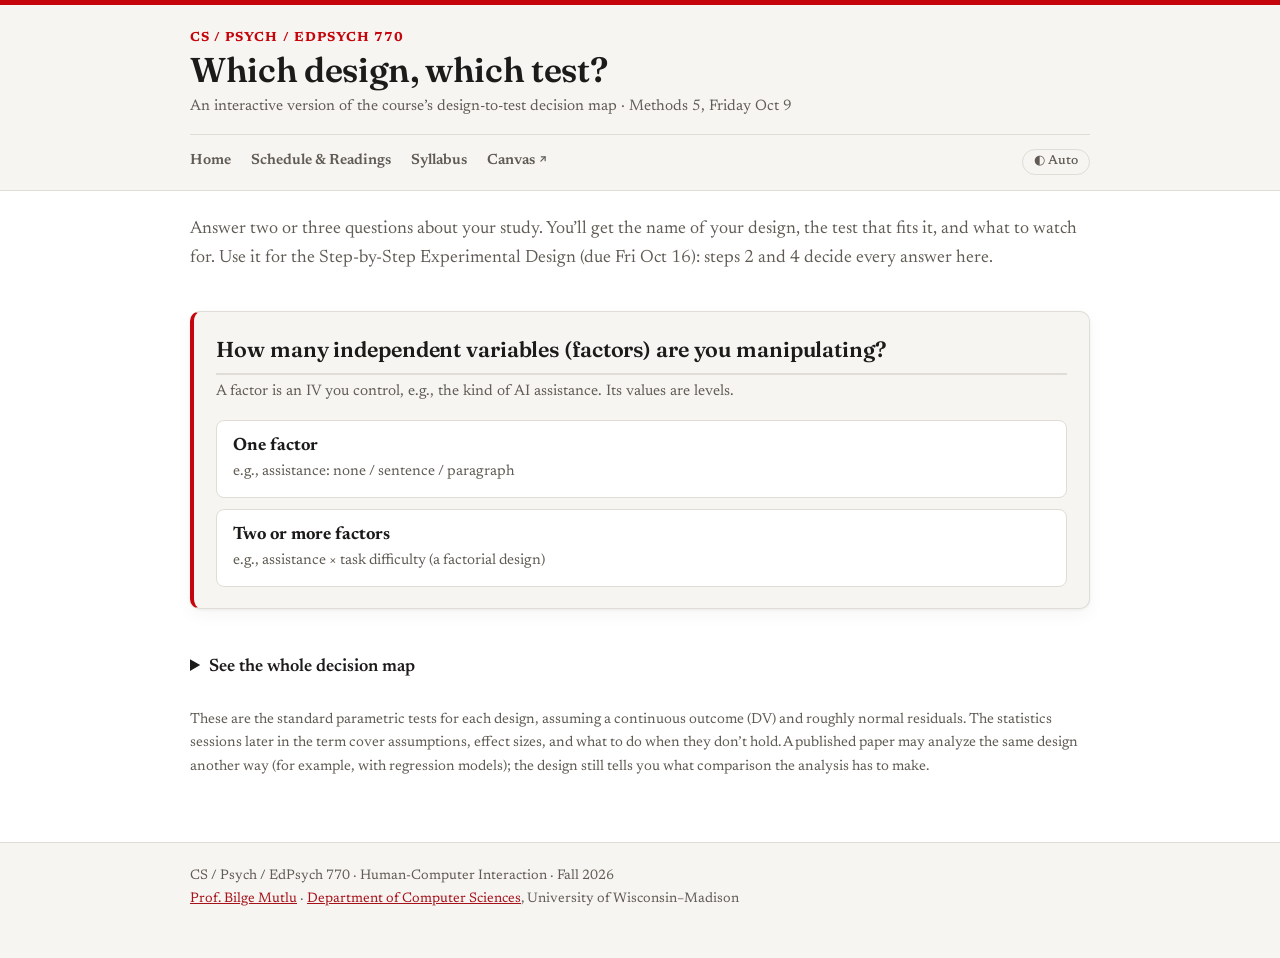
==== design-decision.html @ 8aea2e54 "Interactive design-to-test decision map Co-Authored-By: Claude Opus 5.5 (1M context) <noreply@anthro" ====
<!DOCTYPE html>
<html lang="en">
<head>
  <meta charset="utf-8">
  <meta name="viewport" content="width=device-width, initial-scale=1">
  <title>Which design, which test? — CS 770 · Fall 2026</title>
  <meta name="description" content="An interactive decision aid for CS 770: from your experimental design to the statistical test that fits it.">
  <script>
    (function () {
      try {
        var t = localStorage.getItem('cs770-theme');
        if (t === 'light' || t === 'dark') document.documentElement.setAttribute('data-theme', t);
      } catch (e) {}
    })();
  </script>
  <link rel="preconnect" href="https://fonts.googleapis.com">
  <link rel="preconnect" href="https://fonts.gstatic.com" crossorigin>
  <link href="https://fonts.googleapis.com/css2?family=Fraunces:opsz,wght@9..144,400..700&family=Newsreader:ital,opsz,wght@0,6..72,400..600;1,6..72,400..500&display=swap" rel="stylesheet">
  <link rel="stylesheet" href="style.css">
  <script src="theme.js" defer></script>
  <style>
    .dd { max-width: var(--maxw); margin: 0 auto; padding: 1.5rem 1.25rem 3rem; }
    .dd .lede { color: var(--muted); }
    .trail { list-style: none; padding: 0; margin: 1.2rem 0 0; display: flex; flex-wrap: wrap; gap: .4rem; }
    .trail li { background: var(--surface-2); border: 1px solid var(--border); border-radius: 999px; padding: .15rem .75rem; font-size: .9rem; }
    .trail li b { color: var(--cardinal); font-weight: 600; }
    .card { background: var(--surface); border: 1px solid var(--border); border-left: 4px solid var(--accent-bar); border-radius: var(--radius); box-shadow: var(--shadow); padding: 1.3rem 1.4rem; margin-top: 1.2rem; }
    .card h2 { font-family: var(--display); font-size: 1.35rem; margin: 0 0 .3rem; }
    .card .hint { color: var(--muted); font-size: .95rem; margin: 0 0 1rem; }
    .choices { display: grid; gap: .7rem; }
    .choices button { text-align: left; font: inherit; color: var(--text); background: var(--bg); border: 1px solid var(--border); border-radius: 8px; padding: .8rem 1rem; cursor: pointer; line-height: 1.4; }
    .choices button:hover, .choices button:focus-visible { border-color: var(--cardinal); outline: 2px solid var(--cardinal); outline-offset: 1px; }
    .choices button strong { display: block; }
    .choices button span { color: var(--muted); font-size: .93rem; }
    .result .test { font-family: var(--display); font-size: 1.9rem; color: var(--cardinal); margin: .2rem 0 .4rem; line-height: 1.2; }
    .result .design { font-weight: 600; margin: 0 0 .8rem; }
    .result dl { margin: 0; display: grid; grid-template-columns: 9.5rem 1fr; gap: .45rem 1rem; }
    .result dt { color: var(--muted); font-size: .93rem; }
    .result dd { margin: 0; }
    .actions { display: flex; gap: .6rem; flex-wrap: wrap; margin-top: 1.1rem; }
    .actions button { font: inherit; font-size: .95rem; background: transparent; color: var(--link); border: 1px solid var(--border); border-radius: 8px; padding: .4rem .9rem; cursor: pointer; }
    .actions button:hover { border-color: var(--link); }
    details.map { margin-top: 2rem; }
    details.map summary { cursor: pointer; font-weight: 600; }
    details.map img { width: 100%; height: auto; margin-top: .8rem; border: 1px solid var(--border); border-radius: 8px; background: #fff; }
    .fine { color: var(--muted); font-size: .9rem; margin-top: 1.6rem; }
    @media (max-width: 560px) { .result dl { grid-template-columns: 1fr; } .result dt { margin-top: .4rem; } }
  </style>
</head>
<body>
  <header class="site-header">
    <div class="wrap">
      <p class="course-num">CS / Psych / EdPsych 770</p>
      <h1>Which design, which test?</h1>
      <p class="meta">An interactive version of the course&rsquo;s design-to-test decision map &middot; Methods 5, Friday Oct 9</p>
      <nav class="site-nav" aria-label="Primary">
        <a href="index.html">Home</a>
        <a href="schedule.html">Schedule &amp; Readings</a>
        <a href="syllabus.html">Syllabus</a>
        <a class="external" href="https://canvas.wisc.edu/courses/527593" target="_blank" rel="noopener">Canvas</a>
        <button class="theme-toggle" onclick="__cs770cycle()">◐ Auto</button>
      </nav>
    </div>
  </header>

  <main class="dd">
    <p class="lede">Answer two or three questions about your study. You&rsquo;ll get the name of your design, the test that fits it, and what to watch for. Use it for the Step-by-Step Experimental Design (due Fri Oct 16): steps 2 and 4 decide every answer here.</p>

    <ol class="trail" id="trail" aria-label="Your answers so far"></ol>
    <div id="stage" aria-live="polite"></div>

    <details class="map">
      <summary>See the whole decision map</summary>
      <img src="images/decision-map.png" alt="Decision map. Single-factor design: two dependent samples, paired t-test; two independent samples, unpaired t-test; two or more dependent samples, one-way repeated measures ANOVA; two or more independent samples, one-way ANOVA. Factorial design: within participants, multi-way repeated measures ANOVA; mixed-model, mixed-model ANOVA; between participants, multi-way ANOVA.">
    </details>

    <p class="fine">These are the standard parametric tests for each design, assuming a continuous outcome (DV) and roughly normal residuals. The statistics sessions later in the term cover assumptions, effect sizes, and what to do when they don&rsquo;t hold. A published paper may analyze the same design another way (for example, with regression models); the design still tells you what comparison the analysis has to make.</p>
  </main>

  <footer class="site-footer">
    <div class="wrap">
      <p>
        CS / Psych / EdPsych 770 &middot; Human-Computer Interaction &middot; Fall 2026<br>
        <a href="https://bmutlu.github.io">Prof. Bilge Mutlu</a> &middot;
        <a href="https://www.cs.wisc.edu/">Department of Computer Sciences</a>,
        University of Wisconsin&ndash;Madison
      </p>
    </div>
  </footer>

  <script>
  (function () {
    var Q = {
      factors: {
        title: "How many independent variables (factors) are you manipulating?",
        hint: "A factor is an IV you control, e.g., the kind of AI assistance. Its values are levels.",
        choices: [
          { key: "one", label: "One factor", sub: "e.g., assistance: none / sentence / paragraph", next: "levels", short: "One factor" },
          { key: "multi", label: "Two or more factors", sub: "e.g., assistance × task difficulty (a factorial design)", next: "assign", short: "Factorial" }
        ]
      },
      levels: {
        title: "How many levels (conditions) does that factor have?",
        hint: "Count the conditions you compare, including any control or baseline.",
        choices: [
          { key: "two", label: "Two levels", sub: "e.g., with AI vs. without AI", next: "samples1", short: "2 levels" },
          { key: "many", label: "Three or more levels", sub: "e.g., no AI vs. sentence vs. paragraph suggestions", next: "samples1", short: "3+ levels" }
        ]
      },
      samples1: {
        title: "Does each participant experience every level?",
        hint: "This is the within- vs. between-participants decision (Step 4).",
        choices: [
          { key: "dep", label: "Yes: every participant sees every level", sub: "within-participants; the samples are dependent (paired)", short: "Within" },
          { key: "ind", label: "No: each participant sees one level", sub: "between-participants; the samples are independent", short: "Between" }
        ]
      },
      assign: {
        title: "How are participants assigned across the factors?",
        hint: "Decide this factor by factor: is it within or between participants?",
        choices: [
          { key: "within", label: "Every participant sees every combination", sub: "all factors within-participants", short: "All within" },
          { key: "between", label: "Each participant sees one combination", sub: "all factors between-participants", short: "All between" },
          { key: "mixed", label: "Some factors within, some between", sub: "e.g., assistance within, expertise between", short: "Mixed" }
        ]
      }
    };

    var R = {
      "one|two|dep": {
        test: "Paired t-test",
        design: "Single-factor, within-participants design with two levels",
        compares: "Each person's score in one condition against the same person's score in the other.",
        watch: "Order effects: counterbalance which condition comes first.",
        alt: "Wilcoxon signed-rank test"
      },
      "one|two|ind": {
        test: "Unpaired (independent-samples) t-test",
        design: "Single-factor, between-participants design with two levels",
        compares: "The mean of one group against the mean of the other.",
        watch: "Differences between people add noise: randomly assign, and plan for enough participants.",
        alt: "Mann–Whitney U test"
      },
      "one|many|dep": {
        test: "One-way repeated-measures ANOVA",
        design: "Single-factor, within-participants design with three or more levels",
        compares: "Whether the means differ across levels, using each person as their own control. Follow up with post-hoc comparisons to see which levels differ.",
        watch: "Order effects: counterbalance, e.g., with a Latin square.",
        alt: "Friedman test",
        example: "Dhillon et al. (2024), from the Oct 9 activity, has this design: every participant wrote with no AI, next-sentence, and next-paragraph suggestions, in Latin-square order. (The paper itself analyzes it with regression models.)"
      },
      "one|many|ind": {
        test: "One-way ANOVA",
        design: "Single-factor, between-participants design with three or more levels",
        compares: "Whether the group means differ. Follow up with post-hoc comparisons to see which groups differ.",
        watch: "Random assignment to groups, and enough participants per group (a power analysis).",
        alt: "Kruskal–Wallis test",
        example: "Jakesch et al. (2023), from the Oct 9 activity, has this design: participants were randomly assigned to one of three groups (no assistant, an assistant arguing social media is good, or bad)."
      },
      "multi|within": {
        test: "Multi-way repeated-measures ANOVA",
        design: "Factorial, within-participants design",
        compares: "The main effect of each factor and their interaction, with every participant in every combination.",
        watch: "Sessions get long and order effects multiply: counterbalance the combinations."
      },
      "multi|between": {
        test: "Multi-way (factorial) ANOVA",
        design: "Factorial, between-participants design",
        compares: "The main effect of each factor and their interaction, with each participant in one combination.",
        watch: "Every combination is its own group, so the number of participants grows fast.",
        example: "The lecture's example: gaming (low/high) × tech-savviness (low/high) on perceptions of robots, one group per combination."
      },
      "multi|mixed": {
        test: "Mixed-model ANOVA",
        design: "Factorial, mixed design (split-plot)",
        compares: "Main effects and interactions, separating within-participant from between-participant variation.",
        watch: "Be explicit about which factor is which. Measured factors (expertise, age) make that part quasi-experimental."
      }
    };

    var stage = document.getElementById("stage");
    var trail = document.getElementById("trail");
    var path = []; // [{q, choice}]

    function el(tag, attrs, html) {
      var e = document.createElement(tag);
      if (attrs) for (var k in attrs) e.setAttribute(k, attrs[k]);
      if (html !== undefined) e.innerHTML = html;
      return e;
    }

    function renderTrail() {
      trail.innerHTML = "";
      path.forEach(function (p, i) {
        var li = el("li", null, "<b>" + (i + 1) + "</b> " + p.choice.short);
        trail.appendChild(li);
      });
    }

    function ask(qid) {
      var q = Q[qid];
      stage.innerHTML = "";
      var card = el("section", { "class": "card" });
      card.appendChild(el("h2", null, q.title));
      card.appendChild(el("p", { "class": "hint" }, q.hint));
      var box = el("div", { "class": "choices" });
      q.choices.forEach(function (c) {
        var b = el("button", { type: "button" }, "<strong>" + c.label + "</strong><span>" + c.sub + "</span>");
        b.addEventListener("click", function () {
          path.push({ q: qid, choice: c });
          renderTrail();
          if (c.next) ask(c.next); else showResult();
        });
        box.appendChild(b);
      });
      card.appendChild(box);
      if (path.length) card.appendChild(actions());
      stage.appendChild(card);
      var first = box.querySelector("button");
      if (first && path.length) first.focus();
    }

    function key() { return path.map(function (p) { return p.choice.key; }).join("|"); }

    function showResult() {
      var r = R[key()];
      stage.innerHTML = "";
      var card = el("section", { "class": "card result" });
      card.appendChild(el("p", { "class": "hint" }, "The test that fits your design"));
      card.appendChild(el("p", { "class": "test" }, r.test));
      card.appendChild(el("p", { "class": "design" }, r.design));
      var dl = el("dl");
      function row(t, d) { if (!d) return; dl.appendChild(el("dt", null, t)); dl.appendChild(el("dd", null, d)); }
      row("What it compares", r.compares);
      row("Watch out for", r.watch);
      row("If the data aren&rsquo;t normal", r.alt ? r.alt + " (a nonparametric alternative)" : "");
      row("Example", r.example);
      card.appendChild(dl);
      card.appendChild(actions());
      stage.appendChild(card);
    }

    function actions() {
      var a = el("div", { "class": "actions" });
      var back = el("button", { type: "button" }, "← Back");
      back.addEventListener("click", function () {
        var last = path.pop(); renderTrail();
        ask(last.q);
      });
      var again = el("button", { type: "button" }, "Start over");
      again.addEventListener("click", function () { path = []; renderTrail(); ask("factors"); });
      a.appendChild(back); a.appendChild(again);
      return a;
    }

    ask("factors");
  })();
  </script>
</body>
</html>
---- style.css ----
/* CS 770 (Fall 2026) — public course site
   Single stylesheet. No build step.
   Theming works three ways: light (default), OS-auto dark
   (prefers-color-scheme), and a forced light/dark via data-theme
   on <html> (set by theme.js). */

:root {
  --cardinal: #c5050c;
  --cardinal-soft: #9b1b1b;
  --bg: #ffffff;
  --surface: #f7f5f2;
  --surface-2: #efece7;
  --text: #1c1b1a;
  --muted: #605b54;
  --border: #e0ddd7;
  --link: #a5121a;
  --accent-bar: #c5050c;
  --shadow: 0 1px 3px rgba(0, 0, 0, 0.06), 0 6px 18px rgba(0, 0, 0, 0.04);
  --radius: 10px;
  --maxw: 940px;
  --font: "Newsreader", Georgia, serif;
  --display: "Fraunces", Georgia, serif;
  --serif: "Newsreader", Georgia, "Times New Roman", serif;
}

/* Dark palette, factored out so it can be triggered two ways. */
@media (prefers-color-scheme: dark) {
  :root:not([data-theme="light"]) {
    --bg: #17161a;
    --surface: #201f24;
    --surface-2: #2a292f;
    --text: #ececed;
    --muted: #a5a1a8;
    --border: #333238;
    --link: #ff8a8f;
    --cardinal: #e5484d;
    --accent-bar: #e5484d;
    --shadow: 0 1px 3px rgba(0, 0, 0, 0.4), 0 6px 20px rgba(0, 0, 0, 0.3);
  }
}

:root[data-theme="dark"] {
  --bg: #17161a;
  --surface: #201f24;
  --surface-2: #2a292f;
  --text: #ececed;
  --muted: #a5a1a8;
  --border: #333238;
  --link: #ff8a8f;
  --cardinal: #e5484d;
  --accent-bar: #e5484d;
  --shadow: 0 1px 3px rgba(0, 0, 0, 0.4), 0 6px 20px rgba(0, 0, 0, 0.3);
}

* { box-sizing: border-box; }

html { -webkit-text-size-adjust: 100%; scroll-behavior: smooth; }

body {
  margin: 0;
  font-family: var(--font);
  color: var(--text);
  background: var(--bg);
  line-height: 1.62;
  font-size: 18px;
  -webkit-font-smoothing: antialiased;
  text-rendering: optimizeLegibility;
}

/* scroll anchoring so section headings clear the layout */
:target { scroll-margin-top: 1.5rem; }

/* ---------- Header ---------- */
.site-header {
  border-top: 5px solid var(--accent-bar);
  background: var(--surface);
  border-bottom: 1px solid var(--border);
}
.site-header .wrap {
  max-width: var(--maxw);
  margin: 0 auto;
  padding: 1.4rem 1.25rem 0.6rem;
}
.site-header .course-num {
  font-size: 0.82rem;
  letter-spacing: 0.08em;
  text-transform: uppercase;
  color: var(--cardinal);
  font-weight: 700;
  margin: 0 0 0.15rem;
}
.site-header h1 {
  font-family: var(--display);
  font-optical-sizing: auto;
  font-size: 2.15rem;
  line-height: 1.12;
  letter-spacing: -0.01em;
  margin: 0 0 0.35rem;
  font-weight: 600;
}
.site-header .meta {
  color: var(--muted);
  font-size: 0.95rem;
  margin: 0 0 0.9rem;
}
.site-header .meta strong { color: var(--text); font-weight: 600; }

/* ---------- Nav ---------- */
nav.site-nav {
  display: flex;
  flex-wrap: wrap;
  gap: 0.25rem 1.25rem;
  border-top: 1px solid var(--border);
  padding-top: 0.5rem;
}
nav.site-nav a {
  color: var(--muted);
  text-decoration: none;
  font-size: 0.92rem;
  font-weight: 600;
  padding: 0.35rem 0;
  border-bottom: 2px solid transparent;
}
nav.site-nav a:hover { color: var(--text); }

/* external-link arrow — Canvas / Email in the nav open elsewhere.
   Crisp SVG (bolder than a font glyph), tinted by currentColor so it
   follows the link colour in light/dark and on hover. */
a.external::after {
  content: "";
  display: inline-block;
  width: 0.66em;
  height: 0.66em;
  margin-left: 0.22em;
  vertical-align: -0.02em;
  background-color: currentColor;
  -webkit-mask: url("data:image/svg+xml,%3Csvg xmlns='http://www.w3.org/2000/svg' viewBox='0 0 24 24' fill='none' stroke='%23000' stroke-width='2.75' stroke-linecap='round' stroke-linejoin='round'%3E%3Cpath d='M7 17 17 7'/%3E%3Cpath d='M8 7h9v9'/%3E%3C/svg%3E") center / contain no-repeat;
          mask: url("data:image/svg+xml,%3Csvg xmlns='http://www.w3.org/2000/svg' viewBox='0 0 24 24' fill='none' stroke='%23000' stroke-width='2.75' stroke-linecap='round' stroke-linejoin='round'%3E%3Cpath d='M7 17 17 7'/%3E%3Cpath d='M8 7h9v9'/%3E%3C/svg%3E") center / contain no-repeat;
}
nav.site-nav a[aria-current="page"] {
  color: var(--cardinal);
  border-bottom-color: var(--cardinal);
}

/* ---------- Theme toggle ---------- */
.theme-toggle {
  margin-left: auto;
  align-self: center;
  font-family: var(--font);
  font-size: 0.8rem;
  font-weight: 500;
  color: var(--muted);
  background: transparent;
  border: 1px solid var(--border);
  border-radius: 999px;
  padding: 0.2rem 0.7rem;
  cursor: pointer;
  line-height: 1.4;
  white-space: nowrap;
}
.theme-toggle:hover { color: var(--text); border-color: var(--muted); }
.theme-toggle:focus-visible {
  outline: 2px solid var(--cardinal);
  outline-offset: 2px;
}

/* ---------- Layout ---------- */
main {
  max-width: var(--maxw);
  margin: 0 auto;
  padding: 2rem 1.25rem 3rem;
}
section { margin-bottom: 2.75rem; }

h2 {
  font-family: var(--display);
  font-optical-sizing: auto;
  font-weight: 600;
  font-size: 1.55rem;
  letter-spacing: -0.005em;
  margin: 0 0 0.75rem;
  padding-bottom: 0.3rem;
  border-bottom: 2px solid var(--border);
}
h3 { font-size: 1.15rem; margin: 1.5rem 0 0.4rem; }
p { margin: 0 0 1rem; }
a { color: var(--link); }
a:hover { text-decoration: none; }

.lede {
  font-size: 1.12rem;
  color: var(--text);
}
.theme-callout {
  background: var(--surface);
  border-left: 4px solid var(--cardinal);
  border-radius: 0 var(--radius) var(--radius) 0;
  padding: 1rem 1.25rem;
  margin: 1.5rem 0;
}
.theme-callout p { margin: 0; }
.theme-callout em { color: var(--muted); }

/* ---------- Schedule table (overview) ---------- */
.table-scroll { overflow-x: auto; -webkit-overflow-scrolling: touch; }
table.schedule {
  width: 100%;
  border-collapse: collapse;
  font-size: 0.95rem;
  min-width: 560px;
}
table.schedule th,
table.schedule td {
  text-align: left;
  padding: 0.7rem 0.8rem;
  border-bottom: 1px solid var(--border);
  vertical-align: top;
}
table.schedule thead th {
  font-size: 0.78rem;
  text-transform: uppercase;
  letter-spacing: 0.05em;
  color: var(--muted);
  border-bottom: 2px solid var(--border);
}
table.schedule tbody tr:hover { background: var(--surface); }
table.schedule .wk {
  white-space: nowrap;
  color: var(--muted);
  font-variant-numeric: tabular-nums;
}
table.schedule .wk strong { color: var(--text); display: block; font-size: 1rem; }
table.schedule .off { color: var(--muted); font-style: italic; }
table.schedule a { text-decoration: none; font-weight: 600; }
table.schedule a:hover { text-decoration: underline; }

/* ---------- Week detail cards (schedule page) ---------- */
.week {
  background: var(--surface);
  border: 1px solid var(--border);
  border-radius: var(--radius);
  padding: 1.25rem 1.4rem 1.4rem;
  margin: 0 0 1.5rem;
  box-shadow: var(--shadow);
}
.week > h3 {
  margin-top: 0;
  font-family: var(--display);
  font-optical-sizing: auto;
  font-weight: 600;
  font-size: 1.3rem;
  display: flex;
  flex-wrap: wrap;
  align-items: baseline;
  gap: 0.5rem;
}
.week .wk-tag {
  font-size: 0.72rem;
  letter-spacing: 0.06em;
  text-transform: uppercase;
  color: #fff;
  background: var(--cardinal);
  border-radius: 999px;
  padding: 0.15rem 0.6rem;
  font-family: var(--font);
  font-weight: 700;
}
.session { margin-top: 1.1rem; }
.session:first-of-type { margin-top: 0.9rem; }
.session .day {
  font-size: 0.78rem;
  text-transform: uppercase;
  letter-spacing: 0.05em;
  font-weight: 700;
  color: var(--cardinal);
  margin: 0 0 0.15rem;
}
.session .topic { font-weight: 600; font-size: 1.02rem; margin: 0 0 0.4rem; }
.session .topic.off { color: var(--muted); font-weight: 500; font-style: italic; }

.readings { margin: 0.3rem 0 0.2rem; padding-left: 1.15rem; }
.readings li { margin: 0.28rem 0; font-size: 0.93rem; line-height: 1.5; }
.readings .opt { color: var(--muted); }
.readings .opt::before { content: "Optional — "; font-style: italic; }
.readings.tier-opt li { color: var(--muted); }
.reading-label {
  font-size: 0.76rem;
  text-transform: uppercase;
  letter-spacing: 0.05em;
  color: var(--muted);
  font-weight: 700;
  margin: 0.7rem 0 0.1rem;
}
.slides {
  margin-top: 0.6rem;
  font-size: 0.86rem;
  color: var(--muted);
}
.slides .todo { font-style: italic; }
/* Slides not yet posted: an expected state, not a flag — muted, no warning pill. */
.slides .pending { font-style: italic; color: var(--muted); }

/* TODO / review flags */
.todo, .review {
  color: var(--cardinal-soft);
  background: rgba(197, 5, 12, 0.07);
  border-radius: 4px;
  padding: 0 0.3rem;
  font-size: 0.86em;
  font-style: normal;
}
@media (prefers-color-scheme: dark) {
  :root:not([data-theme="light"]) .todo,
  :root:not([data-theme="light"]) .review {
    color: #ffb3b6;
    background: rgba(229, 72, 77, 0.14);
  }
}
:root[data-theme="dark"] .todo,
:root[data-theme="dark"] .review {
  color: #ffb3b6;
  background: rgba(229, 72, 77, 0.14);
}

/* ---------- Syllabus page ---------- */
.syllabus h2 { margin-top: 2rem; }
.syllabus table {
  width: 100%;
  border-collapse: collapse;
  margin: 1rem 0;
  font-size: 0.95rem;
}
.syllabus th, .syllabus td {
  text-align: left;
  padding: 0.55rem 0.7rem;
  border-bottom: 1px solid var(--border);
  vertical-align: top;
}
.syllabus thead th {
  font-size: 0.78rem;
  text-transform: uppercase;
  letter-spacing: 0.05em;
  color: var(--muted);
  border-bottom: 2px solid var(--border);
}
.syllabus td.num { text-align: center; white-space: nowrap; font-variant-numeric: tabular-nums; }
.syllabus ul { padding-left: 1.2rem; }
.syllabus li { margin: 0.4rem 0; }
.info-grid {
  display: grid;
  grid-template-columns: max-content 1fr;
  gap: 0.4rem 1.25rem;
  background: var(--surface);
  border: 1px solid var(--border);
  border-radius: var(--radius);
  padding: 1.1rem 1.3rem;
  margin: 1rem 0 1.5rem;
  font-size: 0.96rem;
}
.info-grid dt { font-weight: 700; color: var(--muted); }
.info-grid dd { margin: 0; }

/* ---------- Buttons ---------- */
.btn-row { display: flex; flex-wrap: wrap; gap: 0.7rem; margin: 1.4rem 0 0.5rem; }
.btn {
  display: inline-block;
  background: var(--cardinal);
  color: #fff;
  text-decoration: none;
  font-weight: 600;
  font-size: 0.95rem;
  padding: 0.55rem 1.1rem;
  border-radius: var(--radius);
  border: 1px solid var(--cardinal);
}
.btn:hover { background: var(--cardinal-soft); }
.btn.secondary {
  background: transparent;
  color: var(--cardinal);
}
.btn.secondary:hover { background: var(--surface-2); }

/* ---------- Footer ---------- */
footer.site-footer {
  border-top: 1px solid var(--border);
  background: var(--surface);
  color: var(--muted);
  font-size: 0.86rem;
}
footer.site-footer .wrap {
  max-width: var(--maxw);
  margin: 0 auto;
  padding: 1.4rem 1.25rem 2rem;
}
footer.site-footer a { color: var(--link); }

/* ---------- Responsive ---------- */
@media (max-width: 560px) {
  body { font-size: 16px; }
  .site-header h1 { font-size: 1.5rem; }
  .info-grid { grid-template-columns: 1fr; gap: 0.15rem 0; }
  .info-grid dd { margin-bottom: 0.5rem; }
  main { padding: 1.4rem 1rem 2.5rem; }
}

/* UW-proxied source links (textbook chapters) — NetID required */
.readings a.uw::after { content: " \2022 UW login"; font-size: 0.78em; color: var(--muted); letter-spacing: 0.01em; }
.readings .note { font-size: 0.85em; color: var(--muted); }

/* First-meeting "no preparation" note, and the assigned-vs-due qualifier. */
.no-prep { margin: 0.2rem 0 0.6rem; color: var(--muted); }
.reading-label .assigned { font-weight: 400; font-size: 0.82em; color: var(--muted); letter-spacing: 0; text-transform: none; }
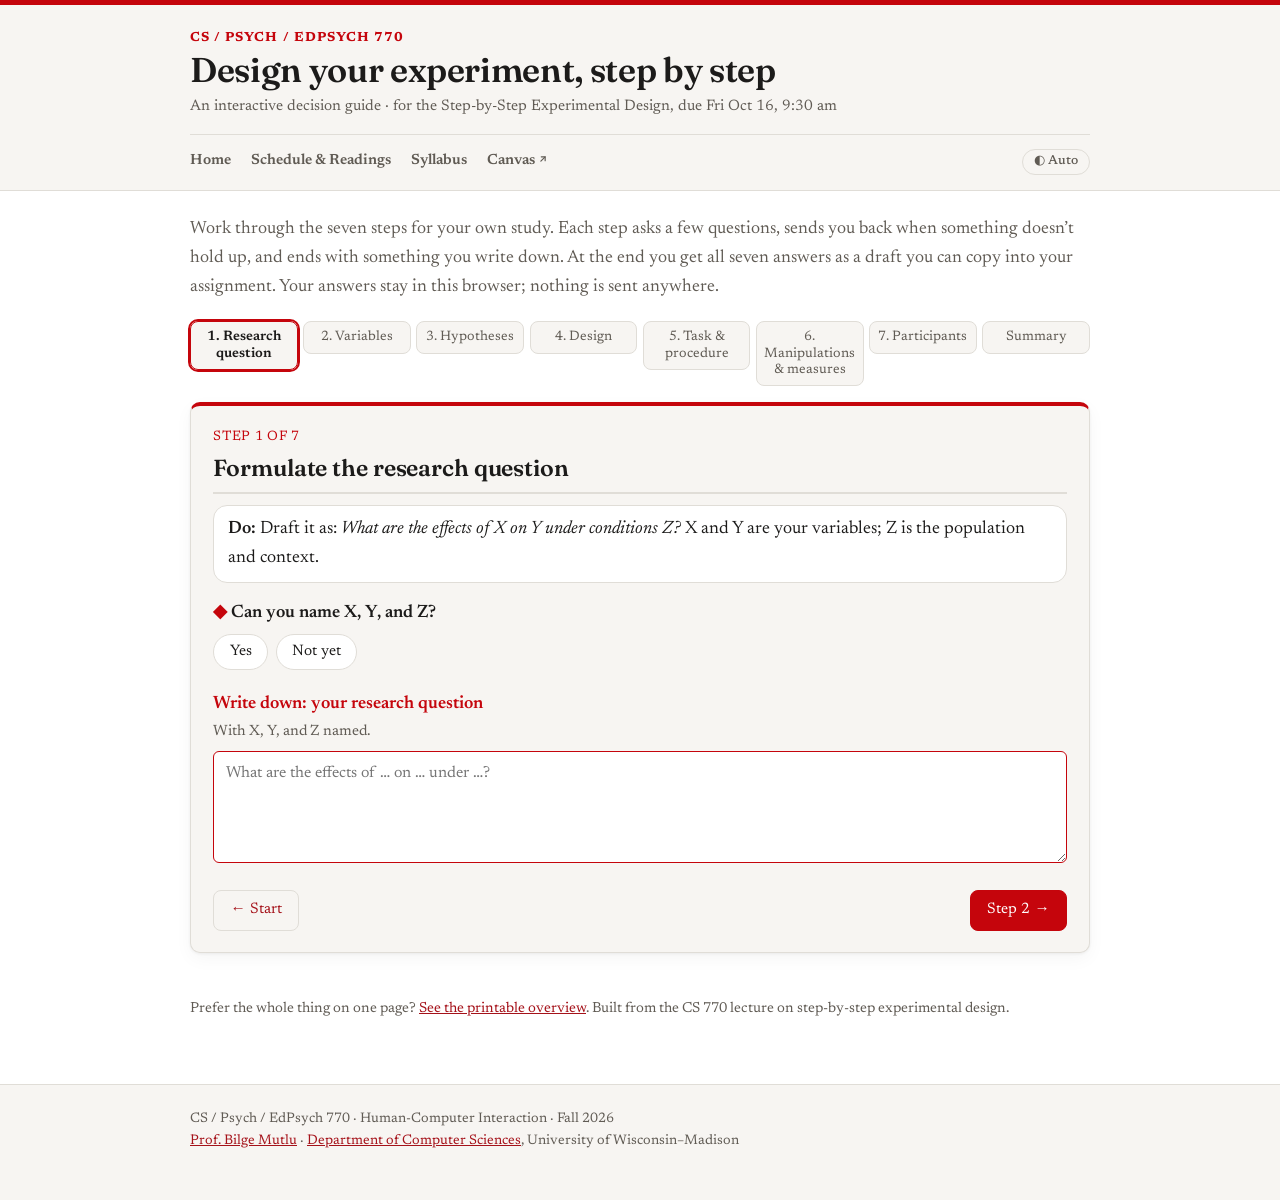
==== commit 7d993dff: "Replace test picker with the step-by-step experimental design guide Co-Authored-By: Claude Opus 5.5 " ====
--- a/design-decision.html
+++ b/design-decision.html
@@ -3,8 +3,8 @@
 <head>
   <meta charset="utf-8">
   <meta name="viewport" content="width=device-width, initial-scale=1">
-  <title>Which design, which test? — CS 770 · Fall 2026</title>
-  <meta name="description" content="An interactive decision aid for CS 770: from your experimental design to the statistical test that fits it.">
+  <title>Design your experiment, step by step — CS 770 · Fall 2026</title>
+  <meta name="description" content="An interactive decision guide for CS 770: the seven steps of experimental design, one decision at a time.">
   <script>
     (function () {
       try {
@@ -19,40 +19,51 @@
   <link rel="stylesheet" href="style.css">
   <script src="theme.js" defer></script>
   <style>
-    .dd { max-width: var(--maxw); margin: 0 auto; padding: 1.5rem 1.25rem 3rem; }
-    .dd .lede { color: var(--muted); }
-    .trail { list-style: none; padding: 0; margin: 1.2rem 0 0; display: flex; flex-wrap: wrap; gap: .4rem; }
-    .trail li { background: var(--surface-2); border: 1px solid var(--border); border-radius: 999px; padding: .15rem .75rem; font-size: .9rem; }
-    .trail li b { color: var(--cardinal); font-weight: 600; }
-    .card { background: var(--surface); border: 1px solid var(--border); border-left: 4px solid var(--accent-bar); border-radius: var(--radius); box-shadow: var(--shadow); padding: 1.3rem 1.4rem; margin-top: 1.2rem; }
-    .card h2 { font-family: var(--display); font-size: 1.35rem; margin: 0 0 .3rem; }
-    .card .hint { color: var(--muted); font-size: .95rem; margin: 0 0 1rem; }
-    .choices { display: grid; gap: .7rem; }
-    .choices button { text-align: left; font: inherit; color: var(--text); background: var(--bg); border: 1px solid var(--border); border-radius: 8px; padding: .8rem 1rem; cursor: pointer; line-height: 1.4; }
-    .choices button:hover, .choices button:focus-visible { border-color: var(--cardinal); outline: 2px solid var(--cardinal); outline-offset: 1px; }
-    .choices button strong { display: block; }
-    .choices button span { color: var(--muted); font-size: .93rem; }
-    .result .test { font-family: var(--display); font-size: 1.9rem; color: var(--cardinal); margin: .2rem 0 .4rem; line-height: 1.2; }
-    .result .design { font-weight: 600; margin: 0 0 .8rem; }
-    .result dl { margin: 0; display: grid; grid-template-columns: 9.5rem 1fr; gap: .45rem 1rem; }
-    .result dt { color: var(--muted); font-size: .93rem; }
-    .result dd { margin: 0; }
-    .actions { display: flex; gap: .6rem; flex-wrap: wrap; margin-top: 1.1rem; }
-    .actions button { font: inherit; font-size: .95rem; background: transparent; color: var(--link); border: 1px solid var(--border); border-radius: 8px; padding: .4rem .9rem; cursor: pointer; }
-    .actions button:hover { border-color: var(--link); }
-    details.map { margin-top: 2rem; }
-    details.map summary { cursor: pointer; font-weight: 600; }
-    details.map img { width: 100%; height: auto; margin-top: .8rem; border: 1px solid var(--border); border-radius: 8px; background: #fff; }
+    .dg { max-width: var(--maxw); margin: 0 auto; padding: 1.5rem 1.25rem 3rem; }
+    .dg .lede { color: var(--muted); }
+    .steps { list-style: none; padding: 0; margin: 1.2rem 0 0; display: grid; grid-template-columns: repeat(7, 1fr); gap: .35rem; }
+    .steps li button { width: 100%; font: inherit; font-size: .85rem; line-height: 1.2; padding: .45rem .3rem; border-radius: 8px; border: 1px solid var(--border); background: var(--surface); color: var(--muted); cursor: pointer; }
+    .steps li button[aria-current="step"] { border-color: var(--cardinal); color: var(--text); font-weight: 600; outline: 2px solid var(--cardinal); outline-offset: 0; }
+    .steps li button.done { color: var(--text); }
+    .steps li button.done::before { content: "✓ "; color: var(--cardinal); }
+    .card { background: var(--surface); border: 1px solid var(--border); border-top: 4px solid var(--accent-bar); border-radius: var(--radius); box-shadow: var(--shadow); padding: 1.2rem 1.4rem 1.3rem; margin-top: 1rem; }
+    .card .num { color: var(--cardinal); text-transform: uppercase; letter-spacing: .05em; font-size: .85rem; }
+    .card h2 { font-family: var(--display); font-size: 1.45rem; margin: .1rem 0 .7rem; }
+    .do { background: var(--bg); border: 1px solid var(--border); border-radius: 14px; padding: .55rem .85rem; margin: .5rem 0; }
+    .do::before { content: "Do: "; font-weight: 600; }
+    .qa { margin: 1rem 0 .4rem; }
+    .qa .q { font-weight: 600; }
+    .qa .q::before { content: "◆ "; color: var(--cardinal); }
+    .qa .help { color: var(--muted); font-size: .93rem; margin: .1rem 0 .4rem; }
+    .opts { display: flex; flex-wrap: wrap; gap: .5rem; margin-top: .4rem; }
+    .opts button { font: inherit; font-size: .95rem; color: var(--text); background: var(--bg); border: 1px solid var(--border); border-radius: 999px; padding: .3rem .95rem; cursor: pointer; }
+    .opts button:hover, .opts button:focus-visible { border-color: var(--cardinal); outline: 2px solid var(--cardinal); outline-offset: 1px; }
+    .opts button[aria-pressed="true"] { background: var(--cardinal); border-color: var(--cardinal); color: #fff; }
+    .say { margin: .5rem 0 0; padding: .5rem .8rem; border-left: 3px solid var(--border); color: var(--text); }
+    .say.back { border-left-color: var(--cardinal); }
+    .say.back::before { content: "↺ Go back and revise: "; color: var(--cardinal); font-weight: 600; }
+    .say.ok::before { content: "→ "; color: var(--cardinal); }
+    .write { margin-top: 1.2rem; }
+    .write label { display: block; font-weight: 600; color: var(--cardinal); }
+    .write .help { color: var(--muted); font-size: .93rem; margin: .1rem 0 .4rem; }
+    .write textarea { width: 100%; min-height: 7rem; font: inherit; font-size: 1rem; color: var(--text); background: var(--bg); border: 1.5px solid var(--cardinal); border-radius: 6px; padding: .6rem .7rem; resize: vertical; }
+    .nav { display: flex; justify-content: space-between; gap: .6rem; margin-top: 1rem; flex-wrap: wrap; }
+    .nav button, .tools button, .tools a { font: inherit; font-size: .95rem; background: transparent; color: var(--link); border: 1px solid var(--border); border-radius: 8px; padding: .45rem 1rem; cursor: pointer; text-decoration: none; }
+    .nav button.primary { background: var(--cardinal); color: #fff; border-color: var(--cardinal); }
+    .summary h3 { font-family: var(--display); font-size: 1.1rem; margin: 1rem 0 .2rem; }
+    .summary pre { white-space: pre-wrap; font: inherit; background: var(--bg); border: 1px solid var(--border); border-radius: 6px; padding: .6rem .8rem; margin: 0; min-height: 2.4rem; }
+    .summary .empty { color: var(--muted); font-style: italic; }
+    .tools { display: flex; gap: .6rem; flex-wrap: wrap; margin-top: 1.2rem; }
     .fine { color: var(--muted); font-size: .9rem; margin-top: 1.6rem; }
-    @media (max-width: 560px) { .result dl { grid-template-columns: 1fr; } .result dt { margin-top: .4rem; } }
+    @media (max-width: 720px) { .steps { grid-template-columns: repeat(4, 1fr); } }
   </style>
 </head>
 <body>
   <header class="site-header">
     <div class="wrap">
       <p class="course-num">CS / Psych / EdPsych 770</p>
-      <h1>Which design, which test?</h1>
-      <p class="meta">An interactive version of the course&rsquo;s design-to-test decision map &middot; Methods 5, Friday Oct 9</p>
+      <h1>Design your experiment, step by step</h1>
+      <p class="meta">An interactive decision guide &middot; for the Step-by-Step Experimental Design, due Fri Oct 16, 9:30&nbsp;am</p>
       <nav class="site-nav" aria-label="Primary">
         <a href="index.html">Home</a>
         <a href="schedule.html">Schedule &amp; Readings</a>
@@ -63,18 +74,13 @@
     </div>
   </header>
 
-  <main class="dd">
-    <p class="lede">Answer two or three questions about your study. You&rsquo;ll get the name of your design, the test that fits it, and what to watch for. Use it for the Step-by-Step Experimental Design (due Fri Oct 16): steps 2 and 4 decide every answer here.</p>
-
-    <ol class="trail" id="trail" aria-label="Your answers so far"></ol>
+  <main class="dg">
+    <p class="lede">Work through the seven steps for your own study. Each step asks a few questions, sends you back when something doesn&rsquo;t hold up, and ends with something you write down. At the end you get all seven answers as a draft you can copy into your assignment. Your answers stay in this browser; nothing is sent anywhere.</p>
+
+    <ol class="steps" id="steps" aria-label="Steps"></ol>
     <div id="stage" aria-live="polite"></div>
 
-    <details class="map">
-      <summary>See the whole decision map</summary>
-      <img src="images/decision-map.png" alt="Decision map. Single-factor design: two dependent samples, paired t-test; two independent samples, unpaired t-test; two or more dependent samples, one-way repeated measures ANOVA; two or more independent samples, one-way ANOVA. Factorial design: within participants, multi-way repeated measures ANOVA; mixed-model, mixed-model ANOVA; between participants, multi-way ANOVA.">
-    </details>
-
-    <p class="fine">These are the standard parametric tests for each design, assuming a continuous outcome (DV) and roughly normal residuals. The statistics sessions later in the term cover assumptions, effect sizes, and what to do when they don&rsquo;t hold. A published paper may analyze the same design another way (for example, with regression models); the design still tells you what comparison the analysis has to make.</p>
+    <p class="fine">Prefer the whole thing on one page? <a href="design-guide-overview.html">See the printable overview</a>. Built from the CS 770 lecture on step-by-step experimental design.</p>
   </main>
 
   <footer class="site-footer">
@@ -90,170 +96,280 @@
 
   <script>
   (function () {
-    var Q = {
-      factors: {
-        title: "How many independent variables (factors) are you manipulating?",
-        hint: "A factor is an IV you control, e.g., the kind of AI assistance. Its values are levels.",
-        choices: [
-          { key: "one", label: "One factor", sub: "e.g., assistance: none / sentence / paragraph", next: "levels", short: "One factor" },
-          { key: "multi", label: "Two or more factors", sub: "e.g., assistance × task difficulty (a factorial design)", next: "assign", short: "Factorial" }
-        ]
-      },
-      levels: {
-        title: "How many levels (conditions) does that factor have?",
-        hint: "Count the conditions you compare, including any control or baseline.",
-        choices: [
-          { key: "two", label: "Two levels", sub: "e.g., with AI vs. without AI", next: "samples1", short: "2 levels" },
-          { key: "many", label: "Three or more levels", sub: "e.g., no AI vs. sentence vs. paragraph suggestions", next: "samples1", short: "3+ levels" }
-        ]
-      },
-      samples1: {
-        title: "Does each participant experience every level?",
-        hint: "This is the within- vs. between-participants decision (Step 4).",
-        choices: [
-          { key: "dep", label: "Yes: every participant sees every level", sub: "within-participants; the samples are dependent (paired)", short: "Within" },
-          { key: "ind", label: "No: each participant sees one level", sub: "between-participants; the samples are independent", short: "Between" }
-        ]
-      },
-      assign: {
-        title: "How are participants assigned across the factors?",
-        hint: "Decide this factor by factor: is it within or between participants?",
-        choices: [
-          { key: "within", label: "Every participant sees every combination", sub: "all factors within-participants", short: "All within" },
-          { key: "between", label: "Each participant sees one combination", sub: "all factors between-participants", short: "All between" },
-          { key: "mixed", label: "Some factors within, some between", sub: "e.g., assistance within, expertise between", short: "Mixed" }
-        ]
+    // Each step: do-items, a chain of questions (options may lead to another question,
+    // give guidance, or send the student back), and a write-down box.
+    var STEPS = [
+      {
+        title: "Formulate the research question",
+        short: "Research question",
+        do: ["Draft it as: <i>What are the effects of X on Y under conditions Z?</i> X and Y are your variables; Z is the population and context."],
+        start: "xyz",
+        qs: {
+          xyz: { q: "Can you name X, Y, and Z?", opts: [
+            { t: "Yes", say: "Good. Now check it against FINER.", next: "finer" },
+            { t: "Not yet", back: "If you can't name the variables yet, theory may be nascent. Consider an exploratory or qualitative study first (Week 3, methodological fit), or narrow the question until X, Y, and Z are clear." }
+          ]},
+          finer: { q: "Does it pass FINER?", help: "Feasible (people, skills, time, money) · Interesting · Novel (confirms, refutes, or extends) · Ethical (an IRB would approve it) · Relevant", opts: [
+            { t: "Yes, all five", say: "Write it down below." },
+            { t: "Not all", back: "Narrow or reframe the question until it passes every letter." }
+          ]}
+        },
+        write: { label: "Write down: your research question", help: "With X, Y, and Z named.", ph: "What are the effects of … on … under …?" }
+      },
+      {
+        title: "Identify variables",
+        short: "Variables",
+        do: ["List the independent variables (IVs, also called factors) with their levels, and the dependent variables (DVs)."],
+        start: "assign",
+        qs: {
+          assign: { q: "For each IV: can you assign people to its levels?", opts: [
+            { t: "Yes, for all of them", say: "They are manipulated factors.", next: "count" },
+            { t: "Not for some", say: "Those are measured factors (e.g., expertise, age). That part of the study is quasi-experimental: you can't claim it caused anything. Treat them as covariates.", next: "count" }
+          ]},
+          count: { q: "How many factors?", opts: [
+            { t: "One", say: "A single-factor design.", next: "random" },
+            { t: "Two or more", say: "A factorial design, which is recommended: you test all combinations, and see interactions. 2×2 (2^k) designs are the most efficient.", next: "random" }
+          ]},
+          random: { q: "Have you named the random factors?", help: "What varies randomly and lets you generalize: e.g., participants, stimuli, tasks.", opts: [
+            { t: "Yes", say: "Write the factor × level table below." },
+            { t: "Not yet", back: "Name them now; they shape the design and the analysis." }
+          ]}
+        },
+        write: { label: "Write down: factors × levels, DVs, random factors", help: "e.g., Assistance (none / sentence / paragraph) × Expertise (novice / expert, measured); DV: essay quality; random: participants, prompts.", ph: "" }
+      },
+      {
+        title: "Generate hypotheses",
+        short: "Hypotheses",
+        do: ["Write one hypothesis per predicted effect, main or interaction: <i>Y will be higher (or lower) at level 1 of X than at level 2, under Z.</i>"],
+        start: "just",
+        qs: {
+          just: { q: "Is each hypothesis justified?", help: "From exploratory results, related theory, or reasoned face validity.", opts: [
+            { t: "Yes", next: "test" },
+            { t: "Not all", back: "Drop the unjustified ones, or run a pilot first. \"It would be interesting\" is not a justification." }
+          ]},
+          test: { q: "Is each one testable and falsifiable?", help: "Could your data prove it wrong?", opts: [
+            { t: "Yes", say: "Write them down with their justifications." },
+            { t: "Not sure", back: "Make it precise: name the levels you compare and the direction you expect." }
+          ]}
+        },
+        write: { label: "Write down: H1, H2, … each with its justification", help: "", ph: "H1: …\nBecause: …" }
+      },
+      {
+        title: "Determine the experimental design",
+        short: "Design",
+        do: ["Decide factor by factor whether it is within-participants (everyone sees every level) or between-participants (each person sees one level)."],
+        start: "transfer",
+        qs: {
+          transfer: { q: "Do you expect severe transfer effects or demand characteristics?", help: "Transfer: earlier conditions change performance in later ones (learning, fatigue). Demand characteristics: participants guessing the purpose.", opts: [
+            { t: "Yes", say: "Use a between-participants design for that factor.", next: "mixed" },
+            { t: "No, moderate at most", next: "feasible" }
+          ]},
+          feasible: { q: "Would a between design need too many conditions or participants?", opts: [
+            { t: "Yes", say: "Use a within-participants design: more statistical power, fewer people.", next: "order" },
+            { t: "No, it's feasible", next: "variance" }
+          ]},
+          variance: { q: "Do you expect high variance between people (e.g., performance measures)?", opts: [
+            { t: "Yes", say: "Use a within-participants design: each person is their own control.", next: "order" },
+            { t: "No", say: "A between-participants design works and is easier to administer.", next: "mixed" }
+          ]},
+          order: { q: "Is the transfer asymmetric (condition A helps in B, but not the reverse)?", opts: [
+            { t: "No", say: "Counterbalance the order, e.g., with a Latin square.", next: "mixed" },
+            { t: "Yes", say: "Counterbalancing can't fix asymmetric transfer: make this factor between-participants.", next: "mixed" }
+          ]},
+          mixed: { q: "Do your factors land on different sides?", help: "Answer for all your factors together.", opts: [
+            { t: "Yes", say: "A mixed-model (split-plot) design: some factors within, some between. Powerful, but harder to administer and analyze." },
+            { t: "No", say: "All within or all between. Write it down." }
+          ]}
+        },
+        write: { label: "Write down: within / between / mixed, factor by factor", help: "And how you counterbalance any within factor.", ph: "" }
+      },
+      {
+        title: "Develop the task and procedure",
+        short: "Task & procedure",
+        do: ["Design a task that represents the real-world context Z: relevant, easy to control and interpret, and motivating."],
+        start: "load",
+        qs: {
+          load: { q: "Does the effect need extra cognitive or perceptual load to show?", opts: [
+            { t: "Yes", say: "Add a distractor task.", next: "demand" },
+            { t: "No", next: "demand" }
+          ]},
+          demand: { q: "Would knowing the purpose change what participants do?", opts: [
+            { t: "Yes", say: "Use a cover story (a deceptive task). It needs IRB approval and a debrief at the end.", next: "replicate" },
+            { t: "No", next: "replicate" }
+          ]},
+          replicate: { q: "Write the procedure: could another lab replicate your study from it?", help: "Instructions, the participant's role, what the experimenter does, equipment, and a timeline from consent to measures to compensation.", opts: [
+            { t: "Yes", say: "Write the task and procedure down." },
+            { t: "Not yet", back: "Add detail until someone else could run it without asking you." }
+          ]}
+        },
+        write: { label: "Write down: the task, and the procedure step by step", help: "", ph: "1. Consent\n2. …" }
+      },
+      {
+        title: "Determine manipulations and measurements",
+        short: "Manipulations & measures",
+        do: ["For each manipulated factor, define the treatment levels and a control level.", "Measure everything you don't manipulate: performance, behavior, self-report, physiological signals, demographics."],
+        start: "control",
+        qs: {
+          control: { q: "What should the control level give you?", opts: [
+            { t: "A floor", say: "A baseline (lower bound), e.g., no AI.", next: "measure" },
+            { t: "A ceiling", say: "A gold standard (upper bound), e.g., an expert human.", next: "measure" }
+          ]},
+          measure: { q: "Does each measure fit the construct it stands for, and measure it reliably?", opts: [
+            { t: "Yes", say: "Write down the conditions and the measures." },
+            { t: "Not sure", back: "Choose a measure that matches the construct; prefer validated scales. The Oct 16 crit will push on this." }
+          ]}
+        },
+        write: { label: "Write down: conditions table, and a measure for every DV and covariate", help: "", ph: "" }
+      },
+      {
+        title: "Identify participants",
+        short: "Participants",
+        do: ["Define the population from Z, and plan how you will recruit."],
+        start: "rep",
+        qs: {
+          rep: { q: "Is your sample representative of the target population?", opts: [
+            { t: "Yes", next: "power" },
+            { t: "Not really", back: "Revise recruitment, or narrow Z in your research question (Step 1) to match who you can reach." }
+          ]},
+          power: { q: "Is it large enough for statistical power?", help: "Run a power analysis. Between-participants designs need more people.", opts: [
+            { t: "Yes", next: "bal" },
+            { t: "No", back: "Make a factor within-participants (Step 4), or cut a factor or level (Step 2)." }
+          ]},
+          bal: { q: "Is it balanced on your measured factors?", opts: [
+            { t: "Yes", say: "Write down your sampling plan and target N." },
+            { t: "No", back: "Recruit to balance them, e.g., similar numbers of novices and experts." }
+          ]}
+        },
+        write: { label: "Write down: sampling plan and target N", help: "", ph: "" }
       }
-    };
-
-    var R = {
-      "one|two|dep": {
-        test: "Paired t-test",
-        design: "Single-factor, within-participants design with two levels",
-        compares: "Each person's score in one condition against the same person's score in the other.",
-        watch: "Order effects: counterbalance which condition comes first.",
-        alt: "Wilcoxon signed-rank test"
-      },
-      "one|two|ind": {
-        test: "Unpaired (independent-samples) t-test",
-        design: "Single-factor, between-participants design with two levels",
-        compares: "The mean of one group against the mean of the other.",
-        watch: "Differences between people add noise: randomly assign, and plan for enough participants.",
-        alt: "Mann–Whitney U test"
-      },
-      "one|many|dep": {
-        test: "One-way repeated-measures ANOVA",
-        design: "Single-factor, within-participants design with three or more levels",
-        compares: "Whether the means differ across levels, using each person as their own control. Follow up with post-hoc comparisons to see which levels differ.",
-        watch: "Order effects: counterbalance, e.g., with a Latin square.",
-        alt: "Friedman test",
-        example: "Dhillon et al. (2024), from the Oct 9 activity, has this design: every participant wrote with no AI, next-sentence, and next-paragraph suggestions, in Latin-square order. (The paper itself analyzes it with regression models.)"
-      },
-      "one|many|ind": {
-        test: "One-way ANOVA",
-        design: "Single-factor, between-participants design with three or more levels",
-        compares: "Whether the group means differ. Follow up with post-hoc comparisons to see which groups differ.",
-        watch: "Random assignment to groups, and enough participants per group (a power analysis).",
-        alt: "Kruskal–Wallis test",
-        example: "Jakesch et al. (2023), from the Oct 9 activity, has this design: participants were randomly assigned to one of three groups (no assistant, an assistant arguing social media is good, or bad)."
-      },
-      "multi|within": {
-        test: "Multi-way repeated-measures ANOVA",
-        design: "Factorial, within-participants design",
-        compares: "The main effect of each factor and their interaction, with every participant in every combination.",
-        watch: "Sessions get long and order effects multiply: counterbalance the combinations."
-      },
-      "multi|between": {
-        test: "Multi-way (factorial) ANOVA",
-        design: "Factorial, between-participants design",
-        compares: "The main effect of each factor and their interaction, with each participant in one combination.",
-        watch: "Every combination is its own group, so the number of participants grows fast.",
-        example: "The lecture's example: gaming (low/high) × tech-savviness (low/high) on perceptions of robots, one group per combination."
-      },
-      "multi|mixed": {
-        test: "Mixed-model ANOVA",
-        design: "Factorial, mixed design (split-plot)",
-        compares: "Main effects and interactions, separating within-participant from between-participant variation.",
-        watch: "Be explicit about which factor is which. Measured factors (expertise, age) make that part quasi-experimental."
+    ];
+
+    var KEY = "cs770-design-guide-v1";
+    var state = { step: 0, picks: {}, text: {} };
+    try { var saved = JSON.parse(localStorage.getItem(KEY)); if (saved) state = saved; } catch (e) {}
+    function save() { try { localStorage.setItem(KEY, JSON.stringify(state)); } catch (e) {} }
+
+    var stage = document.getElementById("stage"), stepsEl = document.getElementById("steps");
+    function el(tag, attrs, html) { var e = document.createElement(tag); if (attrs) for (var k in attrs) e.setAttribute(k, attrs[k]); if (html !== undefined) e.innerHTML = html; return e; }
+    function esc(s) { return s.replace(/[&<>]/g, function (c) { return { "&": "&amp;", "<": "&lt;", ">": "&gt;" }[c]; }); }
+
+    function renderSteps() {
+      stepsEl.innerHTML = "";
+      STEPS.forEach(function (s, i) {
+        var b = el("button", { type: "button" }, (i + 1) + ". " + s.short);
+        if (i === state.step) b.setAttribute("aria-current", "step");
+        if ((state.text[i] || "").trim()) b.className = "done";
+        b.addEventListener("click", function () { state.step = i; save(); render(); });
+        var li = el("li"); li.appendChild(b); stepsEl.appendChild(li);
+      });
+      var sb = el("button", { type: "button" }, "Summary");
+      if (state.step === 7) sb.setAttribute("aria-current", "step");
+      sb.addEventListener("click", function () { state.step = 7; save(); render(); });
+      var li = el("li"); li.appendChild(sb); stepsEl.appendChild(li);
+      stepsEl.style.gridTemplateColumns = "repeat(8, 1fr)";
+    }
+
+    function renderStep(i) {
+      var s = STEPS[i], picks = state.picks[i] || {};
+      var card = el("section", { "class": "card" });
+      card.appendChild(el("div", { "class": "num" }, "Step " + (i + 1) + " of 7"));
+      card.appendChild(el("h2", null, s.title));
+      s.do.forEach(function (d) { card.appendChild(el("div", { "class": "do" }, d)); });
+
+      var qid = s.start;
+      while (qid) {
+        var qd = s.qs[qid], box = el("div", { "class": "qa" });
+        box.appendChild(el("div", { "class": "q" }, qd.q));
+        if (qd.help) box.appendChild(el("div", { "class": "help" }, qd.help));
+        var opts = el("div", { "class": "opts", role: "group", "aria-label": qd.q });
+        var chosen = picks[qid];
+        qd.opts.forEach(function (o, k) {
+          var b = el("button", { type: "button", "aria-pressed": String(chosen === k) }, o.t);
+          (function (qid, k) {
+            b.addEventListener("click", function () {
+              state.picks[i] = state.picks[i] || {};
+              // reset the answers that come after this one on the current path
+              var p = state.picks[i], cut = false;
+              pathOf(s, p).forEach(function (id) { if (cut) delete p[id]; if (id === qid) cut = true; });
+              p[qid] = k; save(); render();
+            });
+          })(qid, k);
+          opts.appendChild(b);
+        });
+        box.appendChild(opts);
+        if (chosen !== undefined) {
+          var o = qd.opts[chosen];
+          if (o.back) box.appendChild(el("p", { "class": "say back" }, o.back));
+          else if (o.say) box.appendChild(el("p", { "class": "say ok" }, o.say));
+          card.appendChild(box);
+          qid = o.back ? null : (o.next || null);
+        } else { card.appendChild(box); qid = null; }
       }
-    };
-
-    var stage = document.getElementById("stage");
-    var trail = document.getElementById("trail");
-    var path = []; // [{q, choice}]
-
-    function el(tag, attrs, html) {
-      var e = document.createElement(tag);
-      if (attrs) for (var k in attrs) e.setAttribute(k, attrs[k]);
-      if (html !== undefined) e.innerHTML = html;
-      return e;
-    }
-
-    function renderTrail() {
-      trail.innerHTML = "";
-      path.forEach(function (p, i) {
-        var li = el("li", null, "<b>" + (i + 1) + "</b> " + p.choice.short);
-        trail.appendChild(li);
+
+      var w = el("div", { "class": "write" });
+      var id = "w" + i;
+      w.appendChild(el("label", { "for": id }, s.write.label));
+      if (s.write.help) w.appendChild(el("div", { "class": "help" }, s.write.help));
+      var ta = el("textarea", { id: id, placeholder: s.write.ph || "" });
+      ta.value = state.text[i] || "";
+      ta.addEventListener("input", function () { state.text[i] = ta.value; save(); renderSteps(); });
+      w.appendChild(ta);
+      card.appendChild(w);
+
+      var nav = el("div", { "class": "nav" });
+      var prev = el("button", { type: "button" }, "← " + (i ? "Step " + i : "Start"));
+      prev.disabled = i === 0;
+      prev.addEventListener("click", function () { state.step = i - 1; save(); render(); });
+      var next = el("button", { type: "button", "class": "primary" }, i < 6 ? "Step " + (i + 2) + " →" : "See your design →");
+      next.addEventListener("click", function () { state.step = i + 1; save(); render(); window.scrollTo(0, 0); });
+      nav.appendChild(prev); nav.appendChild(next);
+      card.appendChild(nav);
+      stage.appendChild(card);
+    }
+
+    function pathOf(s, p) { // question ids along the path the current answers take
+      var out = [], id = s.start;
+      while (id && out.indexOf(id) < 0) {
+        out.push(id);
+        var k = p[id]; if (k === undefined) break;
+        var o = s.qs[id].opts[k]; id = o.back ? null : (o.next || null);
+      }
+      return out;
+    }
+
+    function text() {
+      return STEPS.map(function (s, i) { return "Step " + (i + 1) + ": " + s.title + "\n" + ((state.text[i] || "").trim() || "(not written yet)"); }).join("\n\n");
+    }
+
+    function renderSummary() {
+      var card = el("section", { "class": "card summary" });
+      card.appendChild(el("div", { "class": "num" }, "Your design"));
+      card.appendChild(el("h2", null, "Seven steps, written down"));
+      STEPS.forEach(function (s, i) {
+        card.appendChild(el("h3", null, (i + 1) + ". " + s.title));
+        var t = (state.text[i] || "").trim();
+        card.appendChild(el("pre", t ? null : { "class": "empty" }, t ? esc(t) : "Not written yet."));
       });
-    }
-
-    function ask(qid) {
-      var q = Q[qid];
-      stage.innerHTML = "";
-      var card = el("section", { "class": "card" });
-      card.appendChild(el("h2", null, q.title));
-      card.appendChild(el("p", { "class": "hint" }, q.hint));
-      var box = el("div", { "class": "choices" });
-      q.choices.forEach(function (c) {
-        var b = el("button", { type: "button" }, "<strong>" + c.label + "</strong><span>" + c.sub + "</span>");
-        b.addEventListener("click", function () {
-          path.push({ q: qid, choice: c });
-          renderTrail();
-          if (c.next) ask(c.next); else showResult();
-        });
-        box.appendChild(b);
+      var tools = el("div", { "class": "tools" });
+      var copy = el("button", { type: "button" }, "Copy as text");
+      copy.addEventListener("click", function () {
+        navigator.clipboard.writeText(text()).then(function () { copy.textContent = "Copied"; setTimeout(function () { copy.textContent = "Copy as text"; }, 1500); });
       });
-      card.appendChild(box);
-      if (path.length) card.appendChild(actions());
+      var dl = el("a", { href: "#", download: "experimental-design-draft.txt" }, "Download .txt");
+      dl.addEventListener("click", function () { dl.href = "data:text/plain;charset=utf-8," + encodeURIComponent(text()); });
+      var clear = el("button", { type: "button" }, "Start a new design");
+      clear.addEventListener("click", function () { if (confirm("Clear all your answers?")) { state = { step: 0, picks: {}, text: {} }; save(); render(); } });
+      tools.appendChild(copy); tools.appendChild(dl); tools.appendChild(clear);
+      card.appendChild(tools);
+      card.appendChild(el("p", { "class": "fine" }, "Paste this into your Step-by-Step Experimental Design and develop each part. Bring it to the Method-Design Crit on Fri Oct 16."));
       stage.appendChild(card);
-      var first = box.querySelector("button");
-      if (first && path.length) first.focus();
-    }
-
-    function key() { return path.map(function (p) { return p.choice.key; }).join("|"); }
-
-    function showResult() {
-      var r = R[key()];
-      stage.innerHTML = "";
-      var card = el("section", { "class": "card result" });
-      card.appendChild(el("p", { "class": "hint" }, "The test that fits your design"));
-      card.appendChild(el("p", { "class": "test" }, r.test));
-      card.appendChild(el("p", { "class": "design" }, r.design));
-      var dl = el("dl");
-      function row(t, d) { if (!d) return; dl.appendChild(el("dt", null, t)); dl.appendChild(el("dd", null, d)); }
-      row("What it compares", r.compares);
-      row("Watch out for", r.watch);
-      row("If the data aren&rsquo;t normal", r.alt ? r.alt + " (a nonparametric alternative)" : "");
-      row("Example", r.example);
-      card.appendChild(dl);
-      card.appendChild(actions());
-      stage.appendChild(card);
-    }
-
-    function actions() {
-      var a = el("div", { "class": "actions" });
-      var back = el("button", { type: "button" }, "← Back");
-      back.addEventListener("click", function () {
-        var last = path.pop(); renderTrail();
-        ask(last.q);
-      });
-      var again = el("button", { type: "button" }, "Start over");
-      again.addEventListener("click", function () { path = []; renderTrail(); ask("factors"); });
-      a.appendChild(back); a.appendChild(again);
-      return a;
-    }
-
-    ask("factors");
+    }
+
+    function render() {
+      renderSteps(); stage.innerHTML = "";
+      if (state.step >= 7) renderSummary(); else renderStep(state.step);
+    }
+    render();
   })();
   </script>
 </body>
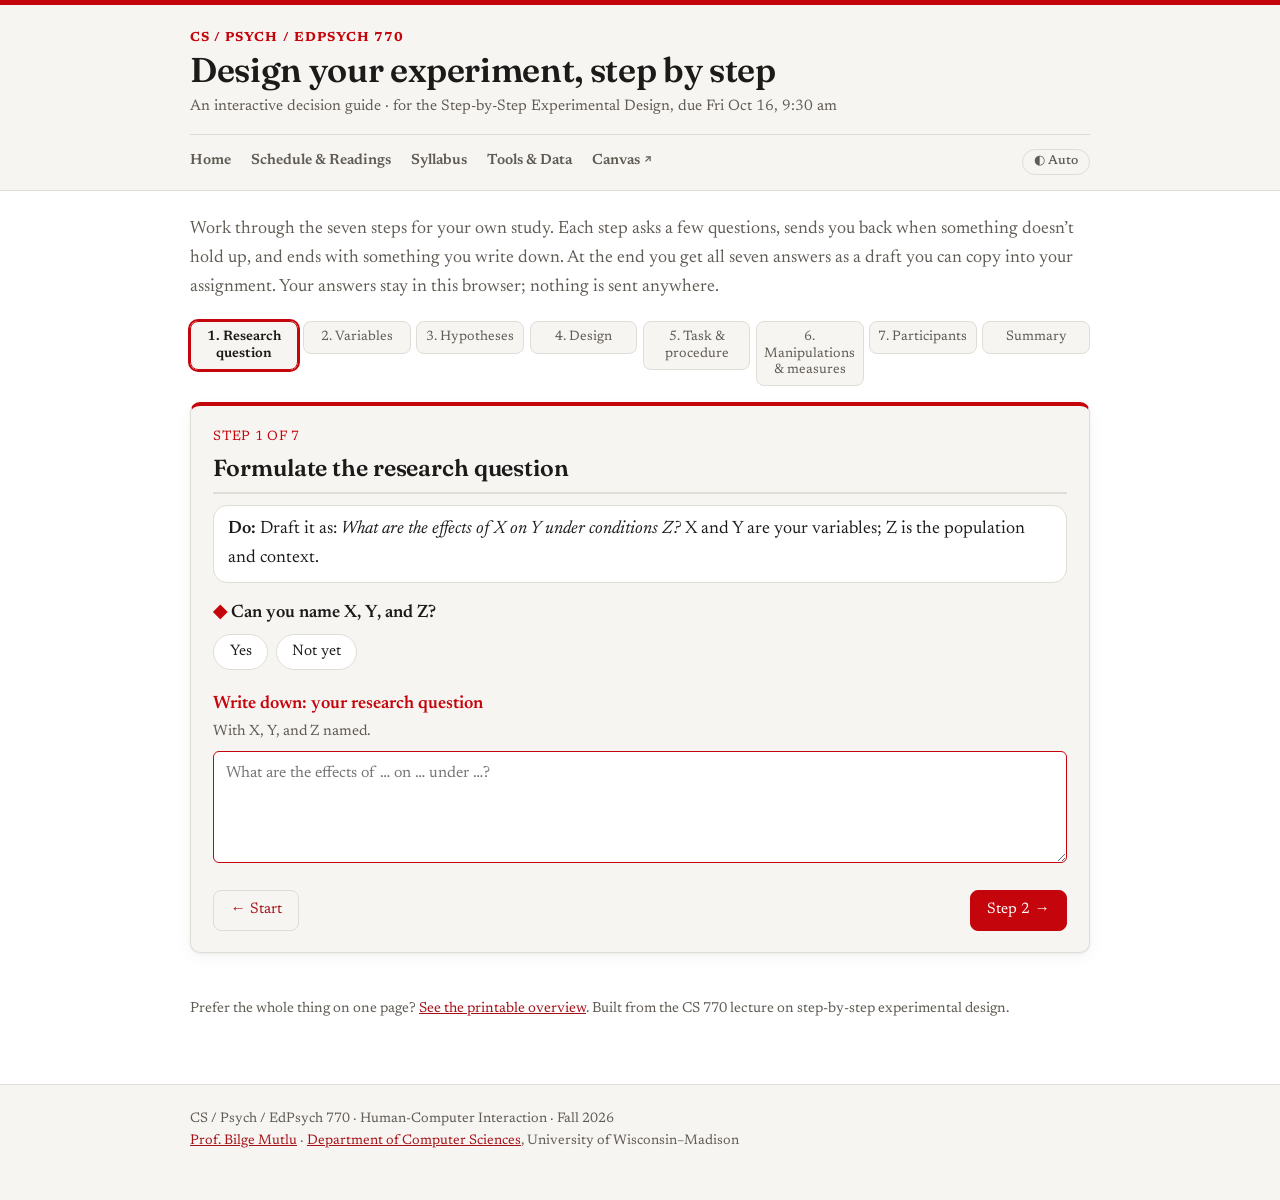
==== commit f12130e2: "Stats II: test picker, Tools & Data page, R lab examples - test-picker.html: decision tree from outc" ====
--- a/design-decision.html
+++ b/design-decision.html
@@ -68,6 +68,7 @@
         <a href="index.html">Home</a>
         <a href="schedule.html">Schedule &amp; Readings</a>
         <a href="syllabus.html">Syllabus</a>
+        <a href="tools.html">Tools &amp; Data</a>
         <a class="external" href="https://canvas.wisc.edu/courses/527593" target="_blank" rel="noopener">Canvas</a>
         <button class="theme-toggle" onclick="__cs770cycle()">◐ Auto</button>
       </nav>
